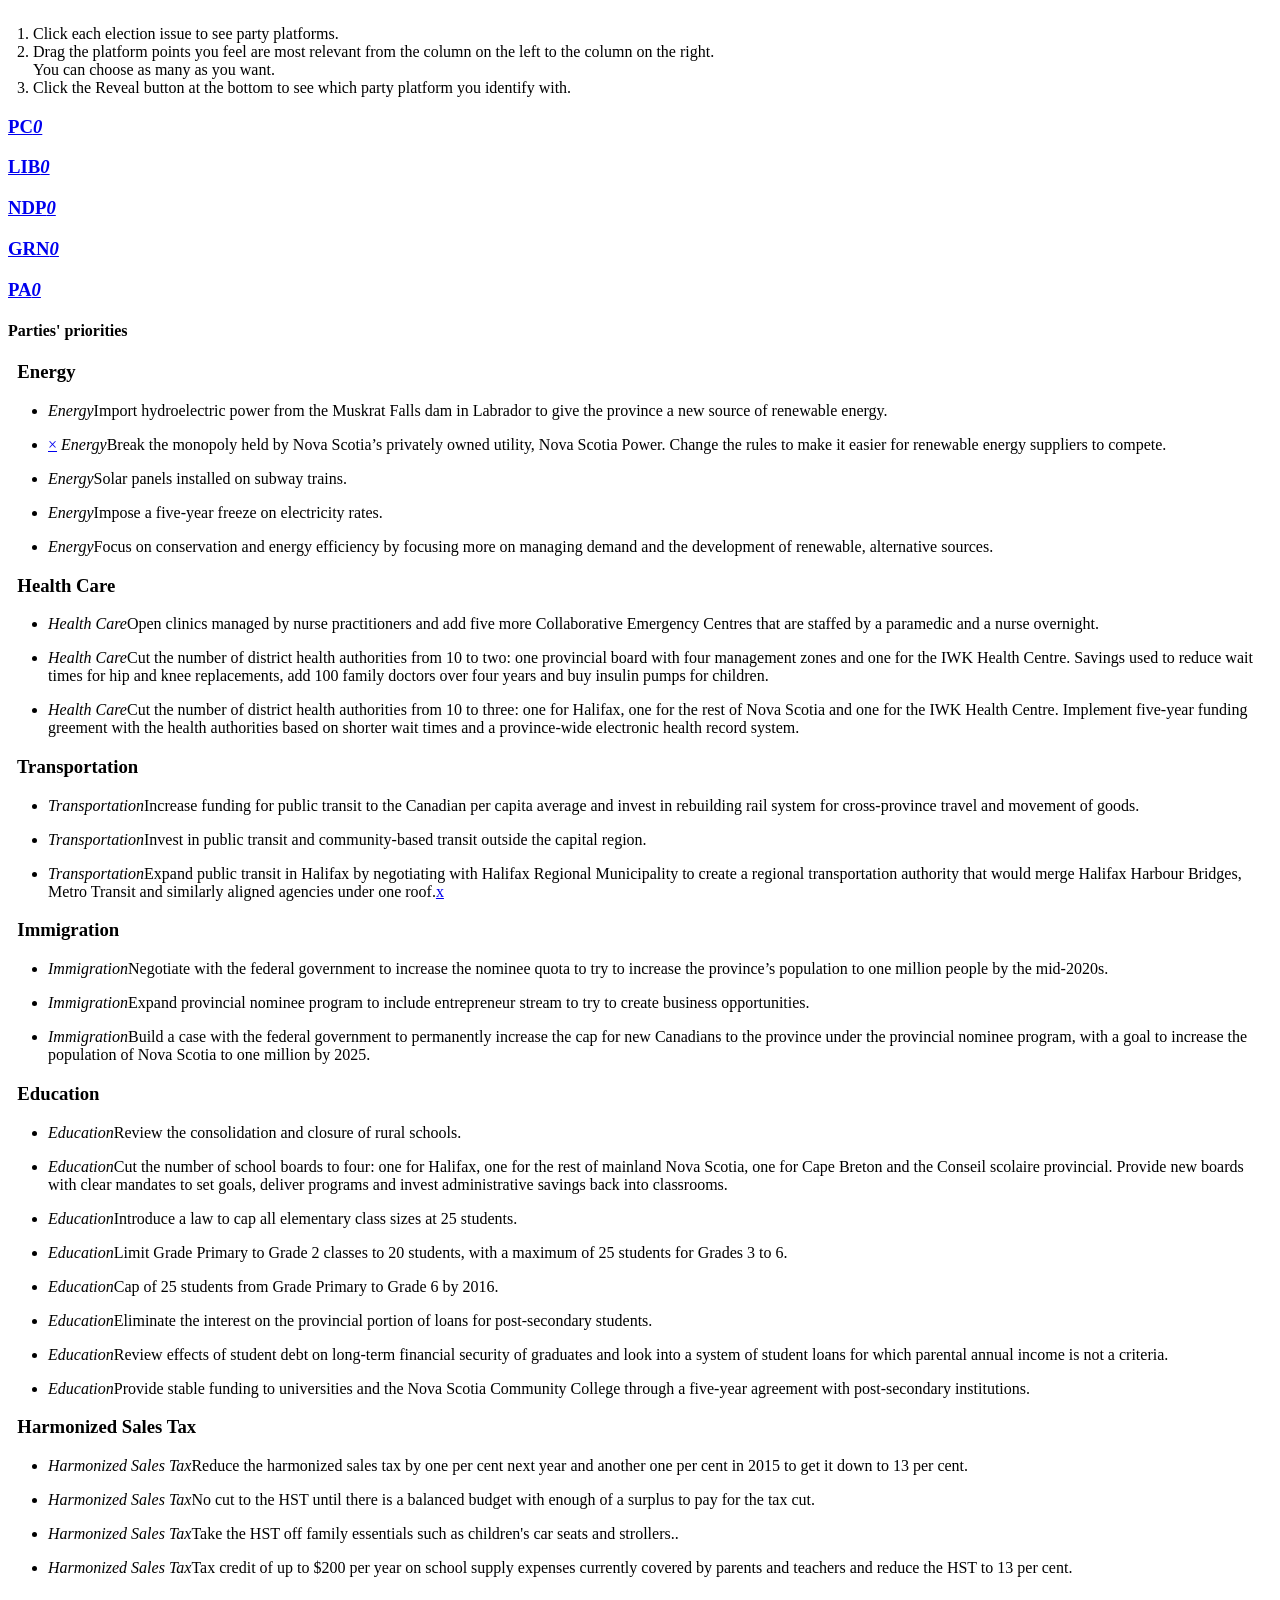
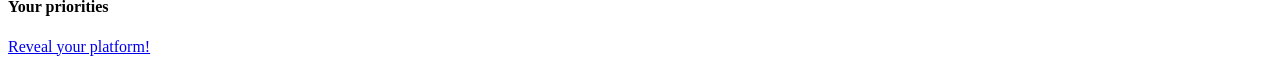
==== index.html @ 7b5153a5 "initial commit of existing codebase." ====
<!DOCTYPE html PUBLIC "-//W3C//DTD XHTML 1.0 Transitional//EN" "http://www.w3.org/TR/xhtml1/DTD/xhtml1-transitional.dtd">
<!--#include virtual="/i/regional/v11/html/config.html?region=toronto"-->
<html xmlns="http://www.w3.org/1999/xhtml" xml:lang="en" lang="en">
<head>
<title>Test</title>	
<link rel="stylesheet" type="text/css" href="/includes/provincialelections/nbvotes2014/html/features/pick-platform/css/styles.css" /> 
<script src="https://ajax.googleapis.com/ajax/libs/jquery/2.0.2/jquery.min.js" type="text/javascript"></script><script src="/includes/provincialelections/nbvotes2014/html/features/pick-platform/js/scripts.js" type="text/javascript"></script>

	

</head>
<body>

<div class="clearfix" id="Interactive">
	<div class="wrap12" id="featurePage">
		<div class="col9">
		<ol style="margin:25px 0 0 -15px;">
				<li style="font-size:16px; font-weight:100;">
					Click each election issue to see party platforms.</li>
				<li style="font-size:16px; font-weight:100;">
					Drag the platform points you feel are most relevant from the column on the left to the column on the right.<br />You can choose as many as you want.</li>
				<li style="font-size:16px; font-weight:100;">
					Click the Reveal button at the bottom to see which party platform you identify with.</li>
			</ol>
		</div>

	<div class="wrap12" id="Totals">
		<div class="module col3 CON">
			<h3 id="Total_CON">
			<a href="http://pcparty.ns.ca/wp-content/uploads/2013/09/PC-Party-of-Nova-Scotia-Platform.pdf" target="_blank">PC<em>0</em></a></h3>
		</div>
			<div class="module col3 LIB">
			<h3 id="Total_LIB">
			<a href="http://issuu.com/nsliberal/docs/2013-liberal-platform?e=9356014/4886280" target="_blank">LIB<em>0</em></a></h3>
		</div>
	
		<div class="module col3 NDP">
			<h3 id="Total_NDP">
			<a href="http://nsndp.ca/platform" target="_blank">NDP<em>0</em></a></h3>
		</div>
	
		<div class="module col3 GRN">
			<h3 id="Total_GRN">
			<a href="http://greenparty.ns.ca/wp-content/uploads/2013/09/GPNS-platform-doc.pdf" target="_blank">GRN<em>0</em></a></h3>
		</div>
				<div class="module col3 PA">
			<h3 id="Total_PA">
			<a href="http://greenparty.ns.ca/wp-content/uploads/2013/09/GPNS-platform-doc.pdf" target="_blank">PA<em>0</em></a></h3>
		</div>
		
	</div>
	<div class="wrap12" id="Draggable">
		<div class="split">
			<h4>
				Parties&#39; priorities</h4>
			<div class="scroller">
				<h3 id="energyid">
					<span>&nbsp;</span> Energy</h3>
				<ul class="sortable boxy" id="Energy">
					<li class="cat-energy" data-party="NDP">
						<p>
							<i>Energy</i>Import hydroelectric power from the Muskrat Falls dam in Labrador to give the province a new source of renewable energy.</p>
					</li>
					<li class="cat-energy" data-party="LIB">
						<p><a class='delete' href='#'>&times;</a>
							<i>Energy</i>Break the monopoly held by Nova Scotia&rsquo;s privately owned utility, Nova Scotia Power. Change the rules to make it easier for renewable energy suppliers to compete.</p>
					</li>
					
							<li class="cat-energy" data-party="PA">
						<p>
							<i>Energy</i>Solar panels installed on subway trains.</p>
					</li>

					
					<li class="cat-energy" data-party="CON">
						<p>
							<i>Energy</i>Impose a five-year freeze on electricity rates.</p>
					</li>
					<li class="cat-energy" data-party="GRN">
						<p>
							<i>Energy</i>Focus on conservation and energy efficiency by focusing more on managing demand and the development of renewable, alternative sources.</p>
					</li>
				</ul>
				<h3 id="healthid">
					<span>&nbsp;</span> Health Care</h3>
				<ul class="sortable boxy" id="Healthcare">
					<li class="cat-healthcare" data-party="NDP">
						<p>
							<i>Health Care</i>Open clinics managed by nurse practitioners and add five more Collaborative Emergency Centres that are staffed by a paramedic and a nurse overnight.</p>
					</li>
					<li class="cat-healthcare" data-party="LIB">
						<p>
							<i>Health Care</i>Cut the number of district health authorities from 10 to two: one provincial board with four management zones and one for the IWK Health Centre. Savings used to reduce wait times for hip and knee replacements, add 100 family doctors over four years and buy insulin pumps for children.</p>
					</li>
					<li class="cat-healthcare" data-party="CON">
						<p>
							<i>Health Care</i>Cut the number of district health authorities from 10 to three: one for Halifax, one for the rest of Nova Scotia and one for the IWK Health Centre. Implement five-year funding greement with the health authorities based on shorter wait times and a province-wide electronic health record system.</p>
					</li>
				</ul>
				<h3 id="transid">
					<span>&nbsp;</span> Transportation</h3>
				<ul class="sortable boxy" id="Transportation">
					<li class="cat-transportation" data-party="GRN">
						<p>
							<i>Transportation</i>Increase funding for public transit to the Canadian per capita average and invest in rebuilding rail system for cross-province travel and movement of goods.</p>
					</li>
					<li class="cat-transportation" data-party="LIB">
						<p>
							<i>Transportation</i>Invest in public transit and community-based transit outside the capital region.</p>
					</li>
					<li class="cat-transportation" data-party="CON">		
						<p>
							<i>Transportation</i>Expand public transit in Halifax by negotiating with Halifax Regional Municipality to create a regional transportation authority that would merge Halifax Harbour Bridges, Metro Transit and similarly aligned agencies under one roof.<a href="#" onclick="x">x</a></p>
					</li>
				</ul>
				<h3 id="immiid">
					<span>&nbsp;</span> Immigration</h3>
				<ul class="sortable boxy" id="Immigration">
					<li class="cat-immigration" data-party="GRN">
						<p>
							<i>Immigration</i>Negotiate with the federal government to increase the nominee quota to try to increase the province&rsquo;s population to one million people by the mid-2020s.</p>
					</li>
					<li class="cat-immigration" data-party="LIB">
						<p>
							<i>Immigration</i>Expand provincial nominee program to include entrepreneur stream to try to create business opportunities.</p>
					</li>
					<li class="cat-immigration" data-party="CON">
						<p>
							<i>Immigration</i>Build a case with the federal government to permanently increase the cap for new Canadians to the province under the provincial nominee program, with a goal to increase the population of Nova Scotia to one million by 2025.</p>
					</li>
				</ul>
				<h3 id="eduid">
					<span>&nbsp;</span> Education</h3>
				<ul class="sortable boxy" id="Education">
					<li class="cat-education" data-party="GRN">
						<p>
							<i>Education</i>Review the consolidation and closure of rural schools.</p>
					</li>
					<li class="cat-education" data-party="CON">
						<p>
							<i>Education</i>Cut the number of school boards to four: one for Halifax, one for the rest of mainland Nova Scotia, one for Cape Breton and the Conseil scolaire provincial. Provide new boards with clear mandates to set goals, deliver programs and invest administrative savings back into classrooms.</p>
					</li>
					<li class="cat-education" data-party="CON">
						<p>
							<i>Education</i>Introduce a law to cap all elementary class sizes at 25 students.</p>
					</li>
					<li class="cat-education" data-party="LIB">
						<p>
							<i>Education</i>Limit Grade Primary to Grade 2 classes to 20 students, with a maximum of 25 students for Grades 3 to 6.</p>
					</li>
					<li class="cat-education" data-party="NDP">
						<p>
							<i>Education</i>Cap of 25 students from Grade Primary to Grade 6 by 2016.</p>
					</li>
					<li class="cat-education" data-party="LIB">
						<p>
							<i>Education</i>Eliminate the interest on the provincial portion of loans for post-secondary students.</p>
					</li>
					<li class="cat-education" data-party="GRN">
						<p>
							<i>Education</i>Review effects of student debt on long-term financial security of graduates and look into a system of student loans for which parental annual income is not a criteria.</p>
					</li>
					<li class="cat-education" data-party="CON">
						<p>
							<i>Education</i>Provide stable funding to universities and the Nova Scotia Community College through a five-year agreement with post-secondary institutions.</p>
					</li>
				</ul>
				<h3 id="hstid">
					<span>&nbsp;</span> Harmonized Sales Tax</h3>
				<ul class="sortable boxy" id="HST">
					<li class="cat-hst" data-party="NDP">
						<p>
							<i>Harmonized Sales Tax</i>Reduce the harmonized sales tax by one per cent next year and another one per cent in 2015 to get it down to 13 per cent.</p>
					</li>
					<li class="cat-hst" data-party="LIB">
						<p>
							<i>Harmonized Sales Tax</i>No cut to the HST until there is a balanced budget with enough of a surplus to pay for the tax cut.</p>
					</li>
					<li class="cat-hst" data-party="NDP">
						<p>
							<i>Harmonized Sales Tax</i>Take the HST off family essentials such as children&#39;s car seats and strollers..</p>
					</li>
					<li class="cat-hst" data-party="CON">
						<p>
							<i>Harmonized Sales Tax</i>Tax credit of up to $200 per year on school supply expenses currently covered by parents and teachers and reduce the HST to 13 per cent.</p>
					</li>
				</ul>
			</div>
		</div>
		<div class="split">
			<h4>
				Your priorities</h4>
			<div class="scroller" id="S1">
				<ul class="sortable boxier" id="Selected">
				</ul>
			</div>
	
	<div class="wrap12">
		<div class="col12">
			<a href="#Submit" id="Submit">Reveal your platform!</a></div>
	</div>
</div>


</body>
</html>
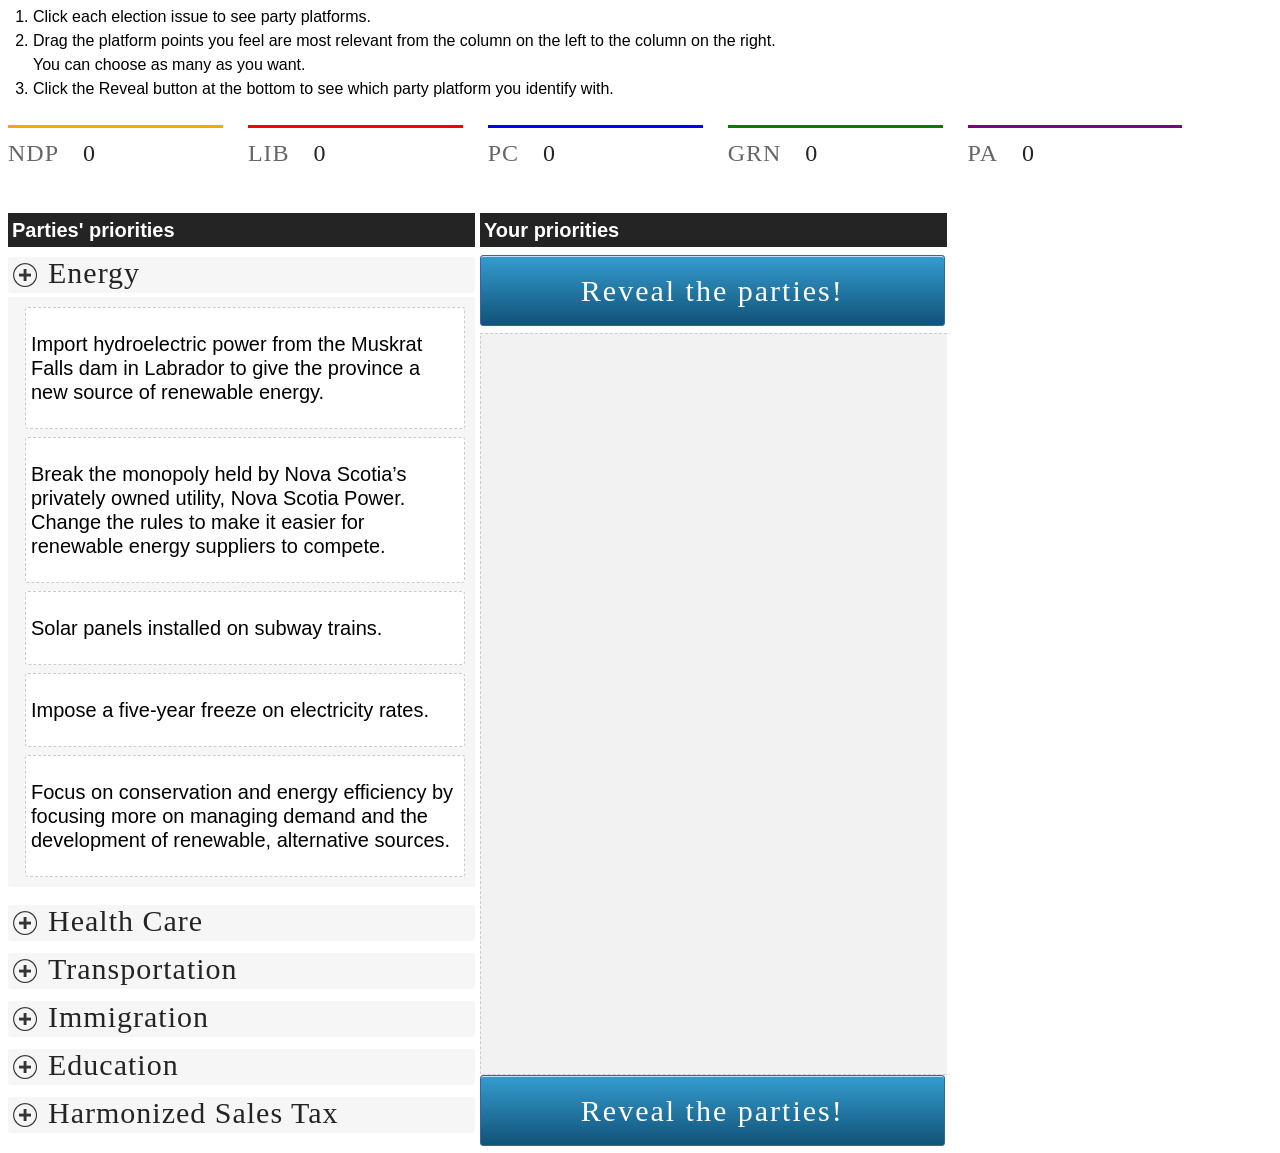
==== commit 17fea78a: "Renaming dupe index." ====
--- a/index.html
+++ b/index.html
@@ -2,12 +2,9 @@
 <!--#include virtual="/i/regional/v11/html/config.html?region=toronto"-->
 <html xmlns="http://www.w3.org/1999/xhtml" xml:lang="en" lang="en">
 <head>
-<title>Test</title>	
-<link rel="stylesheet" type="text/css" href="/includes/provincialelections/nbvotes2014/html/features/pick-platform/css/styles.css" /> 
-<script src="https://ajax.googleapis.com/ajax/libs/jquery/2.0.2/jquery.min.js" type="text/javascript"></script><script src="/includes/provincialelections/nbvotes2014/html/features/pick-platform/js/scripts.js" type="text/javascript"></script>
-
-	
-
+<title>Test test</title>	
+<link rel="stylesheet" type="text/css" href="css/styles.css" /> 
+<script src="https://ajax.googleapis.com/ajax/libs/jquery/2.0.2/jquery.min.js" type="text/javascript"></script><script src="js/scripts.js" type="text/javascript"></script>
 </head>
 <body>
 
@@ -25,27 +22,25 @@
 		</div>
 
 	<div class="wrap12" id="Totals">
+		<div class="module col3 NDP">
+			<h3 id="Total_NDP">
+				<a href="http://nsndp.ca/platform" target="_blank">NDP<em>0</em></a></h3>
+		</div>
+		<div class="module col3 LIB">
+			<h3 id="Total_LIB">
+				<a href="http://issuu.com/nsliberal/docs/2013-liberal-platform?e=9356014/4886280" target="_blank">LIB<em>0</em></a></h3>
+		</div>
 		<div class="module col3 CON">
 			<h3 id="Total_CON">
-			<a href="http://pcparty.ns.ca/wp-content/uploads/2013/09/PC-Party-of-Nova-Scotia-Platform.pdf" target="_blank">PC<em>0</em></a></h3>
-		</div>
-			<div class="module col3 LIB">
-			<h3 id="Total_LIB">
-			<a href="http://issuu.com/nsliberal/docs/2013-liberal-platform?e=9356014/4886280" target="_blank">LIB<em>0</em></a></h3>
-		</div>
-	
-		<div class="module col3 NDP">
-			<h3 id="Total_NDP">
-			<a href="http://nsndp.ca/platform" target="_blank">NDP<em>0</em></a></h3>
-		</div>
-	
+				<a href="http://pcparty.ns.ca/wp-content/uploads/2013/09/PC-Party-of-Nova-Scotia-Platform.pdf" target="_blank">PC<em>0</em></a></h3>
+		</div>
 		<div class="module col3 GRN">
 			<h3 id="Total_GRN">
-			<a href="http://greenparty.ns.ca/wp-content/uploads/2013/09/GPNS-platform-doc.pdf" target="_blank">GRN<em>0</em></a></h3>
+				<a href="http://greenparty.ns.ca/wp-content/uploads/2013/09/GPNS-platform-doc.pdf" target="_blank">GRN<em>0</em></a></h3>
 		</div>
 				<div class="module col3 PA">
 			<h3 id="Total_PA">
-			<a href="http://greenparty.ns.ca/wp-content/uploads/2013/09/GPNS-platform-doc.pdf" target="_blank">PA<em>0</em></a></h3>
+				<a href="http://greenparty.ns.ca/wp-content/uploads/2013/09/GPNS-platform-doc.pdf" target="_blank">PA<em>0</em></a></h3>
 		</div>
 		
 	</div>
@@ -54,15 +49,15 @@
 			<h4>
 				Parties&#39; priorities</h4>
 			<div class="scroller">
-				<h3 id="energyid">
+				<h3>
 					<span>&nbsp;</span> Energy</h3>
-				<ul class="sortable boxy" id="Energy">
+				<ul class="sortable boxy active" id="Energy">
 					<li class="cat-energy" data-party="NDP">
 						<p>
 							<i>Energy</i>Import hydroelectric power from the Muskrat Falls dam in Labrador to give the province a new source of renewable energy.</p>
 					</li>
 					<li class="cat-energy" data-party="LIB">
-						<p><a class='delete' href='#'>&times;</a>
+						<p>
 							<i>Energy</i>Break the monopoly held by Nova Scotia&rsquo;s privately owned utility, Nova Scotia Power. Change the rules to make it easier for renewable energy suppliers to compete.</p>
 					</li>
 					
@@ -81,7 +76,7 @@
 							<i>Energy</i>Focus on conservation and energy efficiency by focusing more on managing demand and the development of renewable, alternative sources.</p>
 					</li>
 				</ul>
-				<h3 id="healthid">
+				<h3>
 					<span>&nbsp;</span> Health Care</h3>
 				<ul class="sortable boxy" id="Healthcare">
 					<li class="cat-healthcare" data-party="NDP">
@@ -97,7 +92,7 @@
 							<i>Health Care</i>Cut the number of district health authorities from 10 to three: one for Halifax, one for the rest of Nova Scotia and one for the IWK Health Centre. Implement five-year funding greement with the health authorities based on shorter wait times and a province-wide electronic health record system.</p>
 					</li>
 				</ul>
-				<h3 id="transid">
+				<h3>
 					<span>&nbsp;</span> Transportation</h3>
 				<ul class="sortable boxy" id="Transportation">
 					<li class="cat-transportation" data-party="GRN">
@@ -108,12 +103,12 @@
 						<p>
 							<i>Transportation</i>Invest in public transit and community-based transit outside the capital region.</p>
 					</li>
-					<li class="cat-transportation" data-party="CON">		
-						<p>
-							<i>Transportation</i>Expand public transit in Halifax by negotiating with Halifax Regional Municipality to create a regional transportation authority that would merge Halifax Harbour Bridges, Metro Transit and similarly aligned agencies under one roof.<a href="#" onclick="x">x</a></p>
-					</li>
-				</ul>
-				<h3 id="immiid">
+					<li class="cat-transportation" data-party="CON">
+						<p>
+							<i>Transportation</i>Expand public transit in Halifax by negotiating with Halifax Regional Municipality to create a regional transportation authority that would merge Halifax Harbour Bridges, Metro Transit and similarly aligned agencies under one roof.</p>
+					</li>
+				</ul>
+				<h3>
 					<span>&nbsp;</span> Immigration</h3>
 				<ul class="sortable boxy" id="Immigration">
 					<li class="cat-immigration" data-party="GRN">
@@ -129,7 +124,7 @@
 							<i>Immigration</i>Build a case with the federal government to permanently increase the cap for new Canadians to the province under the provincial nominee program, with a goal to increase the population of Nova Scotia to one million by 2025.</p>
 					</li>
 				</ul>
-				<h3 id="eduid">
+				<h3>
 					<span>&nbsp;</span> Education</h3>
 				<ul class="sortable boxy" id="Education">
 					<li class="cat-education" data-party="GRN">
@@ -165,7 +160,7 @@
 							<i>Education</i>Provide stable funding to universities and the Nova Scotia Community College through a five-year agreement with post-secondary institutions.</p>
 					</li>
 				</ul>
-				<h3 id="hstid">
+				<h3>
 					<span>&nbsp;</span> Harmonized Sales Tax</h3>
 				<ul class="sortable boxy" id="HST">
 					<li class="cat-hst" data-party="NDP">
@@ -190,6 +185,8 @@
 		<div class="split">
 			<h4>
 				Your priorities</h4>
+				
+				<a href="#Submit" id="Submit">Reveal the parties!</a>
 			<div class="scroller" id="S1">
 				<ul class="sortable boxier" id="Selected">
 				</ul>
@@ -197,7 +194,7 @@
 	
 	<div class="wrap12">
 		<div class="col12">
-			<a href="#Submit" id="Submit">Reveal your platform!</a></div>
+			<a href="#Submit" id="Submit">Reveal the parties!</a></div>
 	</div>
 </div>
 
--- a/css/styles.css
+++ b/css/styles.css
@@ -0,0 +1,244 @@
+		@font-face {
+			font-family: 'StagLight';
+			src: url('/ns/fonts/stag-light-webfont.eot');
+			src: url('/ns/fonts/stag-light-webfont.eot?#iefix') format('embedded-opentype'),
+				 url('/ns/fonts/stag-light-webfont.woff') format('woff'),
+				 url('/ns/fonts/stag-light-webfont.ttf') format('truetype'),
+				 url('/ns/fonts/stag-light-webfont.svg#StagBook') format('svg');
+			font-weight: normal;
+			font-style: normal;
+		
+		}
+		
+		@font-face {
+			font-family: 'StagBook';
+			src: url('/ns/fonts/stag-book-webfont.eot');
+			src: url('/ns/fonts/stag-book-webfont.eot?#iefix') format('embedded-opentype'),
+				 url('/ns/fonts/stag-book-webfont.woff') format('woff'),
+				 url('/ns/fonts/stag-book-webfont.ttf') format('truetype'),
+				 url('/ns/fonts/stag-book-webfont.svg#StagBook') format('svg');
+			font-weight: normal;
+			font-style: normal;
+		
+		}
+		
+		@font-face {
+			font-family: 'StagMedium';
+			src: url('/ns/fonts/stag-medium-webfont.eot');
+			src: url('/ns/fonts/stag-medium-webfont.eot?#iefix') format('embedded-opentype'),
+				 url('/ns/fonts/stag-medium-webfont.woff') format('woff'),
+				 url('/ns/fonts/stag-medium-webfont.ttf') format('truetype'),
+				 url('/ns/fonts/stag-medium-webfont.svg#StagMedium') format('svg');
+			font-weight: normal;
+			font-style: normal;
+		
+		}
+		#Interactive { margin-bottom:24px; margin-top:-20px;}
+		#Interactive *, #Links * {font-family: 'StagMedium'; font-style:normal; font-weight:normal; text-decoration: none;}
+		#Interactive h2 {font-size:64px; letter-spacing:2px; }
+		#Interactive h3 { letter-spacing:1px; position:relative; font-size:30px; line-height:32px; height:36px; cursor:pointer; background-color:#f6f6f6; color:#242424; padding:0 4px 0 40px; margin-bottom:12px;
+			-webkit-border-radius:3px; -moz-border-radius:3px; border-radius:3px;
+			margin-right:5px;margin-top:10px;
+		}
+		#Interactive h3 span {
+			width:30px; height:30px; display:block; position:absolute; left:5px; top:6px; 
+			background:transparent url("[data-uri]%3D%3D") no-repeat;
+			
+		}
+		#Interactive h3.metanav, #Interactive a.storytool  {display:none;}
+		#Interactive #sharecount { margin:50px 0 0 0;}
+		#Totals { margin-top:24px; }
+		#Interactive #Totals h3 { font-size:24px; line-height:30px; background:transparent; padding-left:0; }
+		#Interactive #Totals h3 a { color:#666; }
+		#Interactive #Totals h3 em { font-style:normal; color:#242424; margin-left:24px; }
+		#Interactive h3.active { 
+			-webkit-border-bottom-right-radius: 3px;-webkit-border-bottom-left-radius: 3px;
+			-moz-border-radius-bottomright: 3px;-moz-border-radius-bottomleft: 3px;
+			border-bottom-right-radius: 3px;border-bottom-left-radius: 3px;	text-decoration: none;
+		}
+		#Interactive h3.active span { background-image:url("[data-uri]%3D%3D");  }
+		#Interactive h4 {font-family: arial, sans-serif; font-weight:bold;font-size:20px; line-height:24px; background:#242424; color:#fff; padding:5px 4px; margin-bottom:8px; }
+		#Interactive h4:first-child{ border-right:5px solid #fff;  }
+		#Interactive h4:last-child{ border-left:5px solid #fff;  }
+		#Interactive p {font-family: arial, sans-serif; font-size:20px; line-height:24px; }
+		#Interactive ol { margin-left:24px; }
+		#Interactive ol li {font-family: arial, sans-serif;  font-weight:bold; font-size:18px; line-height:24px; }
+		ul.sortable { }
+		ul.sortable li { position: relative; }
+		
+		#Interactive .split { width:472px; float:left; }
+		#Interactive ul {
+			list-style-type: none; padding:10px 10px 10px 17px; margin:0; position:relative; 
+			-webkit-border-bottom-right-radius: 3px;-webkit-border-bottom-left-radius: 3px;
+			-moz-border-radius-bottomright: 3px;-moz-border-radius-bottomleft: 3px;
+			border-bottom-right-radius: 3px;border-bottom-left-radius: 3px;
+		}
+		#Interactive ul li {
+			margin-bottom:8px; padding:4px 5px; cursor:move;position:relative; 
+			-webkit-border-radius:3px; -moz-border-radius:3px; border-radius:3px;
+			width:428px;
+		}
+		#Interactive ul li.drag{}
+		#Interactive ul.boxy { background:#f6f6f6; display:none; top:-8px; border-right:5px solid #fff; }
+		#Interactive ul.boxy.active { display:block; }
+		#Interactive ul.boxy li { background-color:#fff; border:1px dashed #ccc; }
+		#Interactive ul.boxier { 
+			background:#f2f2f2 url(/elections/nsvotes2013/content/features/pick-your-platform/images/drag.png) no-repeat center center; 
+			border:1px dashed #ccc; border-right:5px solid #fff; 
+			min-height:670px; /*position:absolute; width:500px;*/ 
+			padding-bottom:60px; 
+		}
+		#Interactive ul.boxier li { 
+			background-color: #fff; border-top:8px solid #242424; 
+			box-shadow:0 4px 5px 0 rgba(0,0,0,.2);
+		}
+		#Interactive ul li:last-child { margin-bottom:0; }	
+		#S1 {}	
+	/*	
+		
+		 { 
+			display:block;  background-color:#e2e2e2; 
+			height:54px; margin-top:20px;
+			line-height:54px; 
+			font-size:30px;
+			text-align:Center;  
+			color:#242424;
+			text-decoration:none
+			;letter-spacing:2px;
+			-webkit-border-radius:3px; 
+			-moz-border-radius:3px; 
+			border-radius:3px;
+		}
+
+
+		*/
+		
+		
+		
+		
+		#Submit {
+		font-family: 'StagMedium';
+		padding-top:15px;
+		letter-spacing:2px;
+	-moz-box-shadow:inset 0px 1px 0px 0px #bee2f9;
+	-webkit-box-shadow:inset 0px 1px 0px 0px #bee2f9;
+	box-shadow:inset 0px 1px 0px 0px #bee2f9;
+	background:-webkit-gradient( linear, left top, left bottom, color-stop(0.05, #3399cc), color-stop(1, #115278) );
+	background:-moz-linear-gradient( center top, #3399cc 5%, #115278 100% );
+	filter:progid:DXImageTransform.Microsoft.gradient(startColorstr='#3399cc', endColorstr='#115278');
+	background-color:#3399cc;
+	-webkit-border-top-left-radius:3px;
+	-moz-border-radius-topleft:3px;
+	border-top-left-radius:3px;
+	-webkit-border-top-right-radius:3px;
+	-moz-border-radius-topright:3px;
+	border-top-right-radius:3px;
+	-webkit-border-bottom-right-radius:3px;
+	-moz-border-radius-bottomright:3px;
+	border-bottom-right-radius:3px;
+	-webkit-border-bottom-left-radius:3px;
+	-moz-border-radius-bottomleft:3px;
+	border-bottom-left-radius:3px;
+	text-indent:0;
+	border:1px solid #3866a3;
+	display:inline-block;
+	color:#ffffff;
+	font-size:30px;
+	font-weight:normal;
+	font-style:normal;
+	height:54px;
+	line-height:40px;
+	width:98%;
+	text-decoration:none;
+	text-align:center;
+	margin-bottom: 7px;
+
+}
+#Submit:hover {
+	background:-webkit-gradient( linear, left top, left bottom, color-stop(0.05, #115278), color-stop(1, #3399cc) );
+	background:-moz-linear-gradient( center top, #115278 5%, #3399cc 100% );
+	filter:progid:DXImageTransform.Microsoft.gradient(startColorstr='#115278', endColorstr='#3399cc');
+	background-color:#115278;
+}
+
+#Submit:active {
+	position:relative;
+	top:1px;
+}
+
+		
+		
+		
+		
+	
+		
+		
+		
+		#Interactive ul.boxier li.LIB, #Interactive .module.LIB { border-top-color:red;  }
+		#Interactive ul.boxier li.LIB i { background-color:red; }
+		#Interactive ul.boxier li.CON,#Interactive .module.CON { border-top-color:blue; }
+		#Interactive ul.boxier li.CON i { background-color:blue; }
+		#Interactive ul.boxier li.NDP,#Interactive .module.NDP { border-top-color:orange;}
+		#Interactive ul.boxier li.NDP i { background-color:orange;}
+		#Interactive ul.boxier li.GRN,#Interactive .module.GRN { border-top-color:green; }
+		#Interactive ul.boxier li.GRN i { background-color:green; }
+		#Interactive ul.boxier li.PA,#Interactive .module.PA { border-top-color:purple; }
+		#Interactive ul.boxier li.PA i { background-color:purple; }
+		#Interactive .col6 { margin-top:24px; }
+		#Interactive .scroller {  }
+		#Interactive li p i { 
+			position:absolute; top:0; left:0;
+			font-size:10px;  color:#fff;text-transform:uppercase; font-family: 'StagBook';
+			background:#242424; padding:0 10px;
+			-webkit-border-bottom-right-radius: 3px; -moz-border-radius-bottomright: 3px;border-bottom-right-radius: 3px;
+		}
+		#Interactive .boxier li p { margin-top:20px; }
+		#Interactive .boxy li p i { display:none; }
+		#Closing { margin-top:36px; }
+		#Closing h2 { font-size:24px; line-height:30px; }
+		#Closing ul { margin-left:0; padding:0; }
+		#Closing ul li { font-size:18px; line-height:24px; }
+		#Closing ul li a { font-family: arial, sans-serif;  font-weight:bold; font-size:18px; line-height:24px; }
+		
+		
+		div.module.col3.NDP {
+			border-top: 3px solid orange;
+			width: 17%;
+			float: left;
+			margin-right:25px;
+			}
+			
+					
+		div.module.col3.LIB {
+			border-top: 3px solid red;
+			width: 17%;
+			float: left;
+			margin-right:25px;
+			}
+			
+					
+		div.module.col3.GRN {
+			border-top: 3px solid green;
+			width: 17%;
+			float: left;
+			margin-right:25px;
+			}
+			
+			div.module.col3.CON {
+			border-top: 3px solid blue;
+			width: 17%;
+			float: left;
+			margin-right:25px;
+			}
+			
+			div.module.col3.PA {
+			border-top: 3px solid purple;
+			width: 17%;
+			float: left;
+			
+		body {
+		margin: 0;
+		padding: 0;
+		}	
+		
+</style>
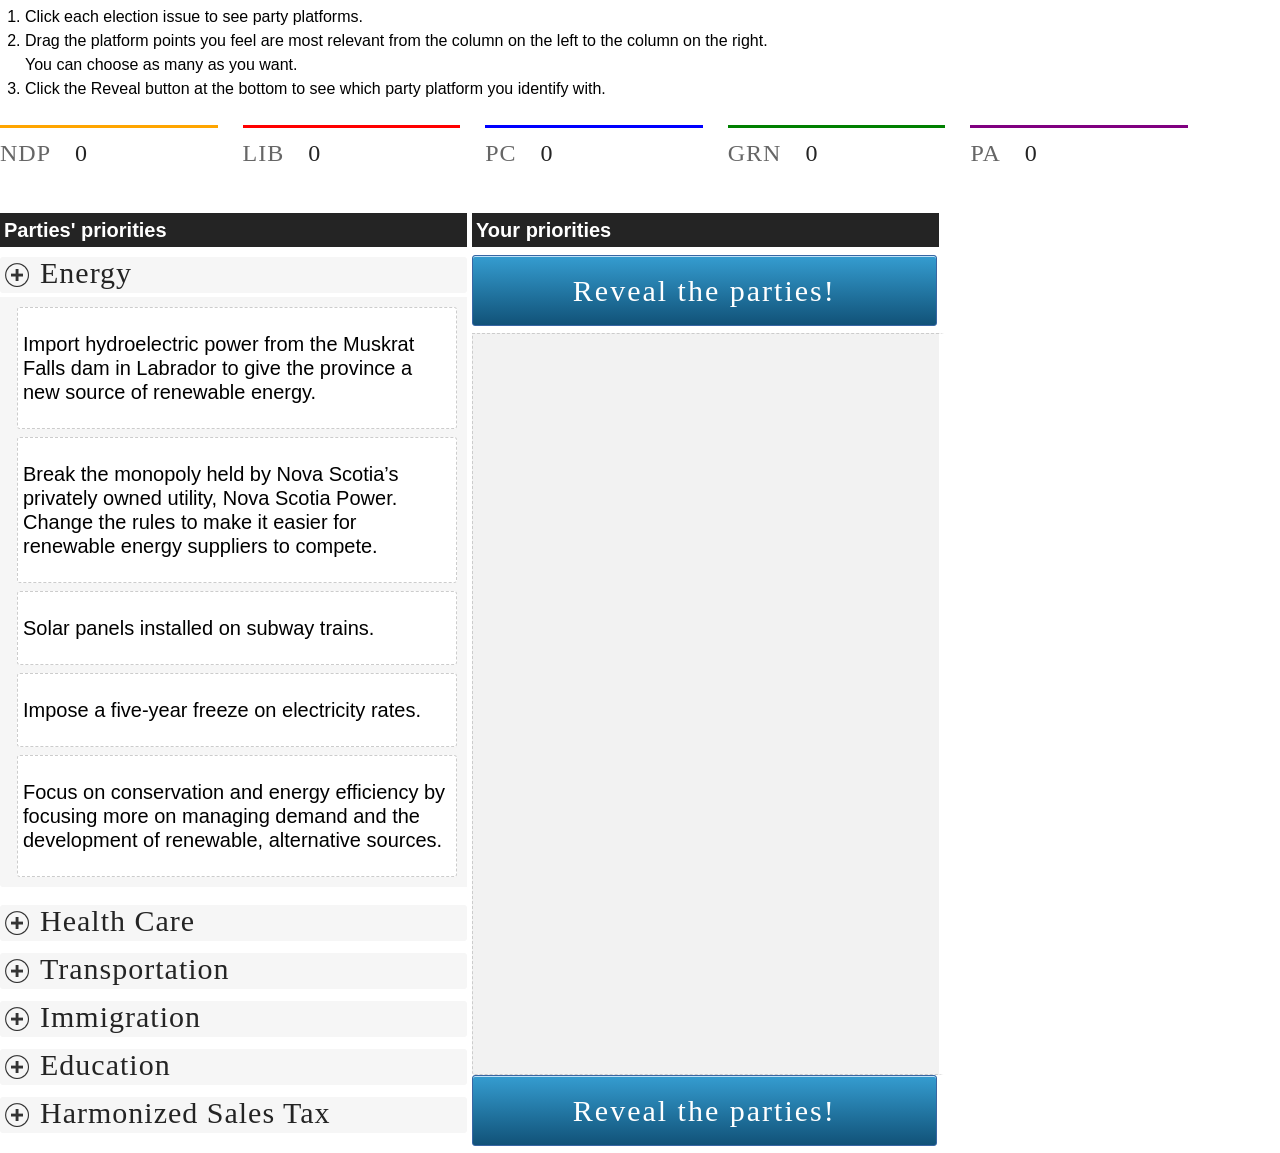
==== commit c11bc8ce: "Fixed title." ====
--- a/index.html
+++ b/index.html
@@ -2,7 +2,7 @@
 <!--#include virtual="/i/regional/v11/html/config.html?region=toronto"-->
 <html xmlns="http://www.w3.org/1999/xhtml" xml:lang="en" lang="en">
 <head>
-<title>Test test</title>	
+<title>Newbrunswick Votes 2014</title>	
 <link rel="stylesheet" type="text/css" href="css/styles.css" /> 
 <script src="https://ajax.googleapis.com/ajax/libs/jquery/2.0.2/jquery.min.js" type="text/javascript"></script><script src="js/scripts.js" type="text/javascript"></script>
 </head>
--- a/css/styles.css
+++ b/css/styles.css
@@ -1,125 +1,100 @@
-		@font-face {
-			font-family: 'StagLight';
-			src: url('/ns/fonts/stag-light-webfont.eot');
-			src: url('/ns/fonts/stag-light-webfont.eot?#iefix') format('embedded-opentype'),
-				 url('/ns/fonts/stag-light-webfont.woff') format('woff'),
-				 url('/ns/fonts/stag-light-webfont.ttf') format('truetype'),
-				 url('/ns/fonts/stag-light-webfont.svg#StagBook') format('svg');
-			font-weight: normal;
-			font-style: normal;
-		
-		}
-		
-		@font-face {
-			font-family: 'StagBook';
-			src: url('/ns/fonts/stag-book-webfont.eot');
-			src: url('/ns/fonts/stag-book-webfont.eot?#iefix') format('embedded-opentype'),
-				 url('/ns/fonts/stag-book-webfont.woff') format('woff'),
-				 url('/ns/fonts/stag-book-webfont.ttf') format('truetype'),
-				 url('/ns/fonts/stag-book-webfont.svg#StagBook') format('svg');
-			font-weight: normal;
-			font-style: normal;
-		
-		}
-		
-		@font-face {
-			font-family: 'StagMedium';
-			src: url('/ns/fonts/stag-medium-webfont.eot');
-			src: url('/ns/fonts/stag-medium-webfont.eot?#iefix') format('embedded-opentype'),
-				 url('/ns/fonts/stag-medium-webfont.woff') format('woff'),
-				 url('/ns/fonts/stag-medium-webfont.ttf') format('truetype'),
-				 url('/ns/fonts/stag-medium-webfont.svg#StagMedium') format('svg');
-			font-weight: normal;
-			font-style: normal;
-		
-		}
-		#Interactive { margin-bottom:24px; margin-top:-20px;}
-		#Interactive *, #Links * {font-family: 'StagMedium'; font-style:normal; font-weight:normal; text-decoration: none;}
-		#Interactive h2 {font-size:64px; letter-spacing:2px; }
-		#Interactive h3 { letter-spacing:1px; position:relative; font-size:30px; line-height:32px; height:36px; cursor:pointer; background-color:#f6f6f6; color:#242424; padding:0 4px 0 40px; margin-bottom:12px;
-			-webkit-border-radius:3px; -moz-border-radius:3px; border-radius:3px;
-			margin-right:5px;margin-top:10px;
-		}
-		#Interactive h3 span {
-			width:30px; height:30px; display:block; position:absolute; left:5px; top:6px; 
-			background:transparent url("[data-uri]%3D%3D") no-repeat;
-			
-		}
-		#Interactive h3.metanav, #Interactive a.storytool  {display:none;}
-		#Interactive #sharecount { margin:50px 0 0 0;}
-		#Totals { margin-top:24px; }
-		#Interactive #Totals h3 { font-size:24px; line-height:30px; background:transparent; padding-left:0; }
-		#Interactive #Totals h3 a { color:#666; }
-		#Interactive #Totals h3 em { font-style:normal; color:#242424; margin-left:24px; }
-		#Interactive h3.active { 
-			-webkit-border-bottom-right-radius: 3px;-webkit-border-bottom-left-radius: 3px;
-			-moz-border-radius-bottomright: 3px;-moz-border-radius-bottomleft: 3px;
-			border-bottom-right-radius: 3px;border-bottom-left-radius: 3px;	text-decoration: none;
-		}
-		#Interactive h3.active span { background-image:url("[data-uri]%3D%3D");  }
-		#Interactive h4 {font-family: arial, sans-serif; font-weight:bold;font-size:20px; line-height:24px; background:#242424; color:#fff; padding:5px 4px; margin-bottom:8px; }
-		#Interactive h4:first-child{ border-right:5px solid #fff;  }
-		#Interactive h4:last-child{ border-left:5px solid #fff;  }
-		#Interactive p {font-family: arial, sans-serif; font-size:20px; line-height:24px; }
-		#Interactive ol { margin-left:24px; }
-		#Interactive ol li {font-family: arial, sans-serif;  font-weight:bold; font-size:18px; line-height:24px; }
-		ul.sortable { }
-		ul.sortable li { position: relative; }
-		
-		#Interactive .split { width:472px; float:left; }
-		#Interactive ul {
-			list-style-type: none; padding:10px 10px 10px 17px; margin:0; position:relative; 
-			-webkit-border-bottom-right-radius: 3px;-webkit-border-bottom-left-radius: 3px;
-			-moz-border-radius-bottomright: 3px;-moz-border-radius-bottomleft: 3px;
-			border-bottom-right-radius: 3px;border-bottom-left-radius: 3px;
-		}
-		#Interactive ul li {
-			margin-bottom:8px; padding:4px 5px; cursor:move;position:relative; 
-			-webkit-border-radius:3px; -moz-border-radius:3px; border-radius:3px;
-			width:428px;
-		}
-		#Interactive ul li.drag{}
-		#Interactive ul.boxy { background:#f6f6f6; display:none; top:-8px; border-right:5px solid #fff; }
-		#Interactive ul.boxy.active { display:block; }
-		#Interactive ul.boxy li { background-color:#fff; border:1px dashed #ccc; }
-		#Interactive ul.boxier { 
-			background:#f2f2f2 url(/elections/nsvotes2013/content/features/pick-your-platform/images/drag.png) no-repeat center center; 
-			border:1px dashed #ccc; border-right:5px solid #fff; 
-			min-height:670px; /*position:absolute; width:500px;*/ 
-			padding-bottom:60px; 
-		}
-		#Interactive ul.boxier li { 
-			background-color: #fff; border-top:8px solid #242424; 
-			box-shadow:0 4px 5px 0 rgba(0,0,0,.2);
-		}
-		#Interactive ul li:last-child { margin-bottom:0; }	
-		#S1 {}	
-	/*	
-		
-		 { 
-			display:block;  background-color:#e2e2e2; 
-			height:54px; margin-top:20px;
-			line-height:54px; 
-			font-size:30px;
-			text-align:Center;  
-			color:#242424;
-			text-decoration:none
-			;letter-spacing:2px;
-			-webkit-border-radius:3px; 
-			-moz-border-radius:3px; 
-			border-radius:3px;
-		}
-
-
-		*/
-		
-		
-		
-		
-		#Submit {
-		font-family: 'StagMedium';
-		padding-top:15px;
-		letter-spacing:2px;
+@font-face {
+	font-family: 'StagLight';
+	src: url('/ns/fonts/stag-light-webfont.eot');
+	src: url('/ns/fonts/stag-light-webfont.eot?#iefix') format('embedded-opentype'),
+		url('/ns/fonts/stag-light-webfont.woff') format('woff'),
+		url('/ns/fonts/stag-light-webfont.ttf') format('truetype'),
+		url('/ns/fonts/stag-light-webfont.svg#StagBook') format('svg');
+	font-weight: normal;
+	font-style: normal;
+}
+
+@font-face {
+	font-family: 'StagBook';
+	src: url('/ns/fonts/stag-book-webfont.eot');
+	src: url('/ns/fonts/stag-book-webfont.eot?#iefix') format('embedded-opentype'),
+		url('/ns/fonts/stag-book-webfont.woff') format('woff'),
+		url('/ns/fonts/stag-book-webfont.ttf') format('truetype'),
+		url('/ns/fonts/stag-book-webfont.svg#StagBook') format('svg');
+	font-weight: normal;
+	font-style: normal;
+}
+
+@font-face {
+	font-family: 'StagMedium';
+	src: url('/ns/fonts/stag-medium-webfont.eot');
+	src: url('/ns/fonts/stag-medium-webfont.eot?#iefix') format('embedded-opentype'),
+		url('/ns/fonts/stag-medium-webfont.woff') format('woff'),
+		url('/ns/fonts/stag-medium-webfont.ttf') format('truetype'),
+		url('/ns/fonts/stag-medium-webfont.svg#StagMedium') format('svg');
+	font-weight: normal;
+	font-style: normal;
+}
+#Interactive { margin-bottom:24px; margin-top:-20px;}
+#Interactive *, #Links * {font-family: 'StagMedium'; font-style:normal; font-weight:normal; text-decoration: none;}
+#Interactive h2 {font-size:64px; letter-spacing:2px; }
+#Interactive h3 { letter-spacing:1px; position:relative; font-size:30px; line-height:32px; height:36px; cursor:pointer; background-color:#f6f6f6; color:#242424; padding:0 4px 0 40px; margin-bottom:12px;
+	-webkit-border-radius:3px; -moz-border-radius:3px; border-radius:3px;
+	margin-right:5px;margin-top:10px;
+}
+#Interactive h3 span {
+	width:30px; height:30px; display:block; position:absolute; left:5px; top:6px; 
+	background:transparent url("[data-uri]%3D%3D") no-repeat;
+}
+#Interactive h3.metanav, #Interactive a.storytool  {display:none;}
+#Interactive #sharecount { margin:50px 0 0 0;}
+#Totals { margin-top:24px; }
+#Interactive #Totals h3 { font-size:24px; line-height:30px; background:transparent; padding-left:0; }
+#Interactive #Totals h3 a { color:#666; }
+#Interactive #Totals h3 em { font-style:normal; color:#242424; margin-left:24px; }
+#Interactive h3.active { 
+	-webkit-border-bottom-right-radius: 3px;-webkit-border-bottom-left-radius: 3px;
+	-moz-border-radius-bottomright: 3px;-moz-border-radius-bottomleft: 3px;
+	border-bottom-right-radius: 3px;border-bottom-left-radius: 3px;	text-decoration: none;
+}
+#Interactive h3.active span { background-image:url("[data-uri]%3D%3D");  }
+#Interactive h4 {font-family: arial, sans-serif; font-weight:bold;font-size:20px; line-height:24px; background:#242424; color:#fff; padding:5px 4px; margin-bottom:8px; }
+#Interactive h4:first-child{ border-right:5px solid #fff;  }
+#Interactive h4:last-child{ border-left:5px solid #fff;  }
+#Interactive p {font-family: arial, sans-serif; font-size:20px; line-height:24px; }
+#Interactive ol { margin-left:24px; }
+#Interactive ol li {font-family: arial, sans-serif;  font-weight:bold; font-size:18px; line-height:24px; }
+ul.sortable { }
+ul.sortable li { position: relative; }
+
+#Interactive .split { width:472px; float:left; }
+#Interactive ul {
+	list-style-type: none; padding:10px 10px 10px 17px; margin:0; position:relative; 
+	-webkit-border-bottom-right-radius: 3px;-webkit-border-bottom-left-radius: 3px;
+	-moz-border-radius-bottomright: 3px;-moz-border-radius-bottomleft: 3px;
+	border-bottom-right-radius: 3px;border-bottom-left-radius: 3px;
+}
+#Interactive ul li {
+	margin-bottom:8px; padding:4px 5px; cursor:move;position:relative; 
+	-webkit-border-radius:3px; -moz-border-radius:3px; border-radius:3px;
+	width:428px;
+}
+#Interactive ul li.drag{}
+#Interactive ul.boxy { background:#f6f6f6; display:none; top:-8px; border-right:5px solid #fff; }
+#Interactive ul.boxy.active { display:block; }
+#Interactive ul.boxy li { background-color:#fff; border:1px dashed #ccc; }
+#Interactive ul.boxier { 
+	background:#f2f2f2 url(/elections/nsvotes2013/content/features/pick-your-platform/images/drag.png) no-repeat center center; 
+	border:1px dashed #ccc; border-right:5px solid #fff; 
+	min-height:670px; /*position:absolute; width:500px;*/ 
+	padding-bottom:60px; 
+}
+#Interactive ul.boxier li { 
+	background-color: #fff; border-top:8px solid #242424; 
+	box-shadow:0 4px 5px 0 rgba(0,0,0,.2);
+}
+#Interactive ul li:last-child { margin-bottom:0; }	
+#S1 {}
+
+#Submit {
+	font-family: 'StagMedium';
+	padding-top:15px;
+	letter-spacing:2px;
 	-moz-box-shadow:inset 0px 1px 0px 0px #bee2f9;
 	-webkit-box-shadow:inset 0px 1px 0px 0px #bee2f9;
 	box-shadow:inset 0px 1px 0px 0px #bee2f9;
@@ -152,8 +127,8 @@
 	text-decoration:none;
 	text-align:center;
 	margin-bottom: 7px;
-
-}
+}
+
 #Submit:hover {
 	background:-webkit-gradient( linear, left top, left bottom, color-stop(0.05, #115278), color-stop(1, #3399cc) );
 	background:-moz-linear-gradient( center top, #115278 5%, #3399cc 100% );
@@ -166,79 +141,68 @@
 	top:1px;
 }
 
-		
-		
-		
-		
-	
-		
-		
-		
-		#Interactive ul.boxier li.LIB, #Interactive .module.LIB { border-top-color:red;  }
-		#Interactive ul.boxier li.LIB i { background-color:red; }
-		#Interactive ul.boxier li.CON,#Interactive .module.CON { border-top-color:blue; }
-		#Interactive ul.boxier li.CON i { background-color:blue; }
-		#Interactive ul.boxier li.NDP,#Interactive .module.NDP { border-top-color:orange;}
-		#Interactive ul.boxier li.NDP i { background-color:orange;}
-		#Interactive ul.boxier li.GRN,#Interactive .module.GRN { border-top-color:green; }
-		#Interactive ul.boxier li.GRN i { background-color:green; }
-		#Interactive ul.boxier li.PA,#Interactive .module.PA { border-top-color:purple; }
-		#Interactive ul.boxier li.PA i { background-color:purple; }
-		#Interactive .col6 { margin-top:24px; }
-		#Interactive .scroller {  }
-		#Interactive li p i { 
-			position:absolute; top:0; left:0;
-			font-size:10px;  color:#fff;text-transform:uppercase; font-family: 'StagBook';
-			background:#242424; padding:0 10px;
-			-webkit-border-bottom-right-radius: 3px; -moz-border-radius-bottomright: 3px;border-bottom-right-radius: 3px;
-		}
-		#Interactive .boxier li p { margin-top:20px; }
-		#Interactive .boxy li p i { display:none; }
-		#Closing { margin-top:36px; }
-		#Closing h2 { font-size:24px; line-height:30px; }
-		#Closing ul { margin-left:0; padding:0; }
-		#Closing ul li { font-size:18px; line-height:24px; }
-		#Closing ul li a { font-family: arial, sans-serif;  font-weight:bold; font-size:18px; line-height:24px; }
-		
-		
-		div.module.col3.NDP {
-			border-top: 3px solid orange;
-			width: 17%;
-			float: left;
-			margin-right:25px;
-			}
-			
-					
-		div.module.col3.LIB {
-			border-top: 3px solid red;
-			width: 17%;
-			float: left;
-			margin-right:25px;
-			}
-			
-					
-		div.module.col3.GRN {
-			border-top: 3px solid green;
-			width: 17%;
-			float: left;
-			margin-right:25px;
-			}
-			
-			div.module.col3.CON {
-			border-top: 3px solid blue;
-			width: 17%;
-			float: left;
-			margin-right:25px;
-			}
-			
-			div.module.col3.PA {
-			border-top: 3px solid purple;
-			width: 17%;
-			float: left;
-			
-		body {
-		margin: 0;
-		padding: 0;
-		}	
-		
-</style>
+#Interactive ul.boxier li.LIB, #Interactive .module.LIB { border-top-color:red;  }
+#Interactive ul.boxier li.LIB i { background-color:red; }
+#Interactive ul.boxier li.CON,#Interactive .module.CON { border-top-color:blue; }
+#Interactive ul.boxier li.CON i { background-color:blue; }
+#Interactive ul.boxier li.NDP,#Interactive .module.NDP { border-top-color:orange;}
+#Interactive ul.boxier li.NDP i { background-color:orange;}
+#Interactive ul.boxier li.GRN,#Interactive .module.GRN { border-top-color:green; }
+#Interactive ul.boxier li.GRN i { background-color:green; }
+#Interactive ul.boxier li.PA,#Interactive .module.PA { border-top-color:purple; }
+#Interactive ul.boxier li.PA i { background-color:purple; }
+#Interactive .col6 { margin-top:24px; }
+#Interactive .scroller {  }
+#Interactive li p i { 
+	position:absolute; top:0; left:0;
+	font-size:10px;  color:#fff;text-transform:uppercase; font-family: 'StagBook';
+	background:#242424; padding:0 10px;
+	-webkit-border-bottom-right-radius: 3px; -moz-border-radius-bottomright: 3px;border-bottom-right-radius: 3px;
+}
+
+#Interactive .boxier li p { margin-top:20px; }
+#Interactive .boxy li p i { display:none; }
+#Closing { margin-top:36px; }
+#Closing h2 { font-size:24px; line-height:30px; }
+#Closing ul { margin-left:0; padding:0; }
+#Closing ul li { font-size:18px; line-height:24px; }
+#Closing ul li a { font-family: arial, sans-serif;  font-weight:bold; font-size:18px; line-height:24px; }
+
+div.module.col3.NDP {
+	border-top: 3px solid orange;
+	width: 17%;
+	float: left;
+	margin-right:25px;
+}
+
+div.module.col3.LIB {
+	border-top: 3px solid red;
+	width: 17%;
+	float: left;
+	margin-right:25px;
+}
+
+div.module.col3.GRN {
+	border-top: 3px solid green;
+	width: 17%;
+	float: left;
+	margin-right:25px;
+}
+
+div.module.col3.CON {
+	border-top: 3px solid blue;
+	width: 17%;
+	float: left;
+	margin-right:25px;
+}
+
+div.module.col3.PA {
+	border-top: 3px solid purple;
+	width: 17%;
+	float: left;
+}
+
+body {
+	margin: 0;
+	padding: 0;
+}
